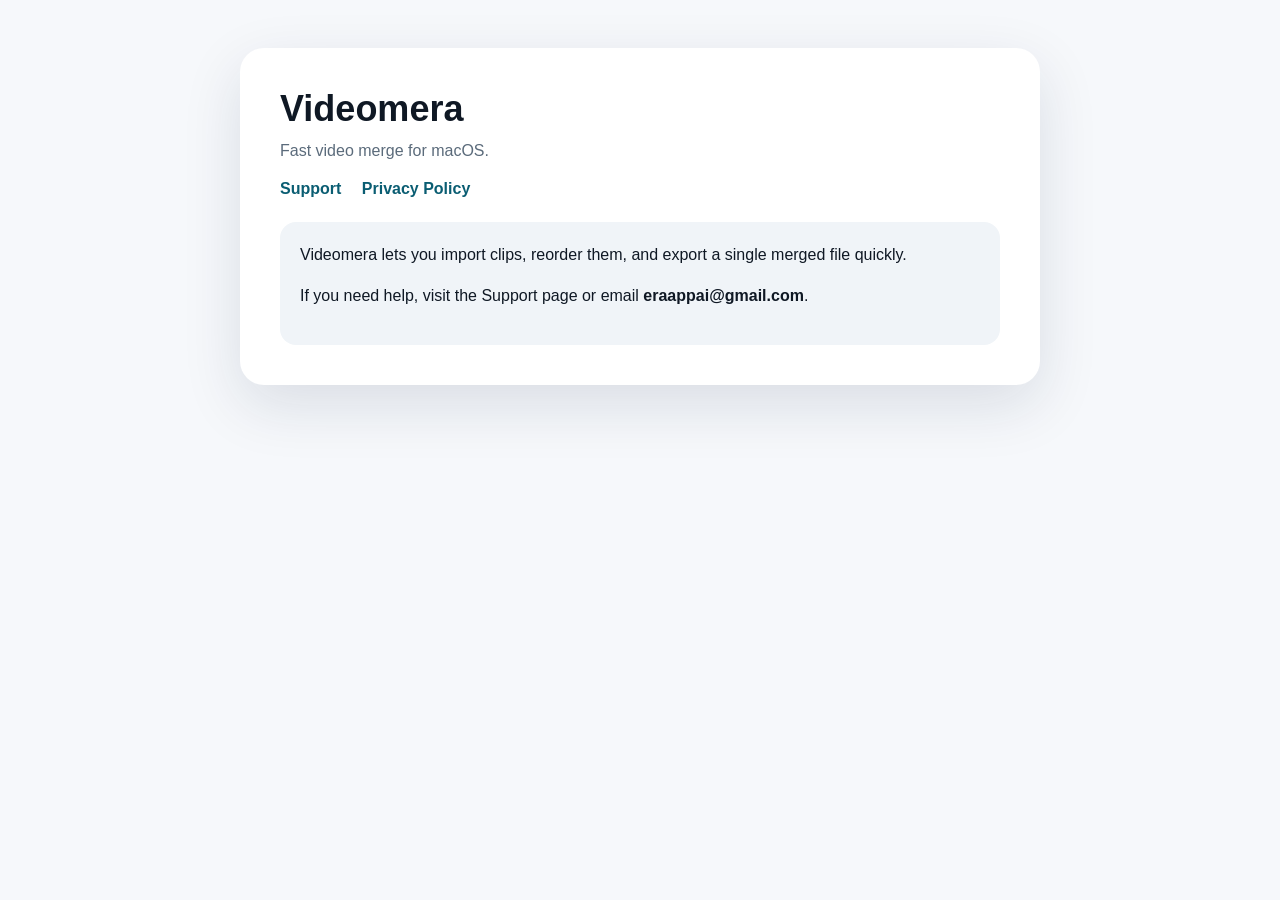
==== index.html @ 09f27288 "Add basic app site landing page" ====
<!doctype html>
<html lang="en">
  <head>
    <meta charset="utf-8" />
    <meta name="viewport" content="width=device-width, initial-scale=1" />
    <title>Videomera</title>
    <style>
      :root {
        color-scheme: light;
        font-family: -apple-system, BlinkMacSystemFont, "SF Pro Text", "SF Pro Display", "Helvetica Neue", sans-serif;
        background: #f6f8fb;
        color: #0f1824;
      }
      body {
        margin: 0;
        padding: 48px 24px;
        display: flex;
        justify-content: center;
      }
      main {
        max-width: 720px;
        width: 100%;
        background: white;
        border-radius: 24px;
        padding: 40px;
        box-shadow: 0 20px 60px rgba(17, 34, 68, 0.12);
      }
      h1 {
        margin: 0 0 8px 0;
        font-size: 36px;
      }
      p {
        line-height: 1.6;
        margin: 0 0 16px 0;
      }
      nav a {
        display: inline-block;
        margin-right: 16px;
        color: #0a5d72;
        text-decoration: none;
        font-weight: 600;
      }
      nav a:hover {
        text-decoration: underline;
      }
      .tagline {
        color: #5b6b7b;
      }
      .card {
        margin-top: 24px;
        padding: 20px;
        border-radius: 16px;
        background: #f0f4f8;
      }
    </style>
  </head>
  <body>
    <main>
      <h1>Videomera</h1>
      <p class="tagline">Fast video merge for macOS.</p>
      <nav>
        <a href="support.html">Support</a>
        <a href="privacy.html">Privacy Policy</a>
      </nav>
      <div class="card">
        <p>Videomera lets you import clips, reorder them, and export a single merged file quickly.</p>
        <p>If you need help, visit the Support page or email <strong>eraappai@gmail.com</strong>.</p>
      </div>
    </main>
  </body>
</html>
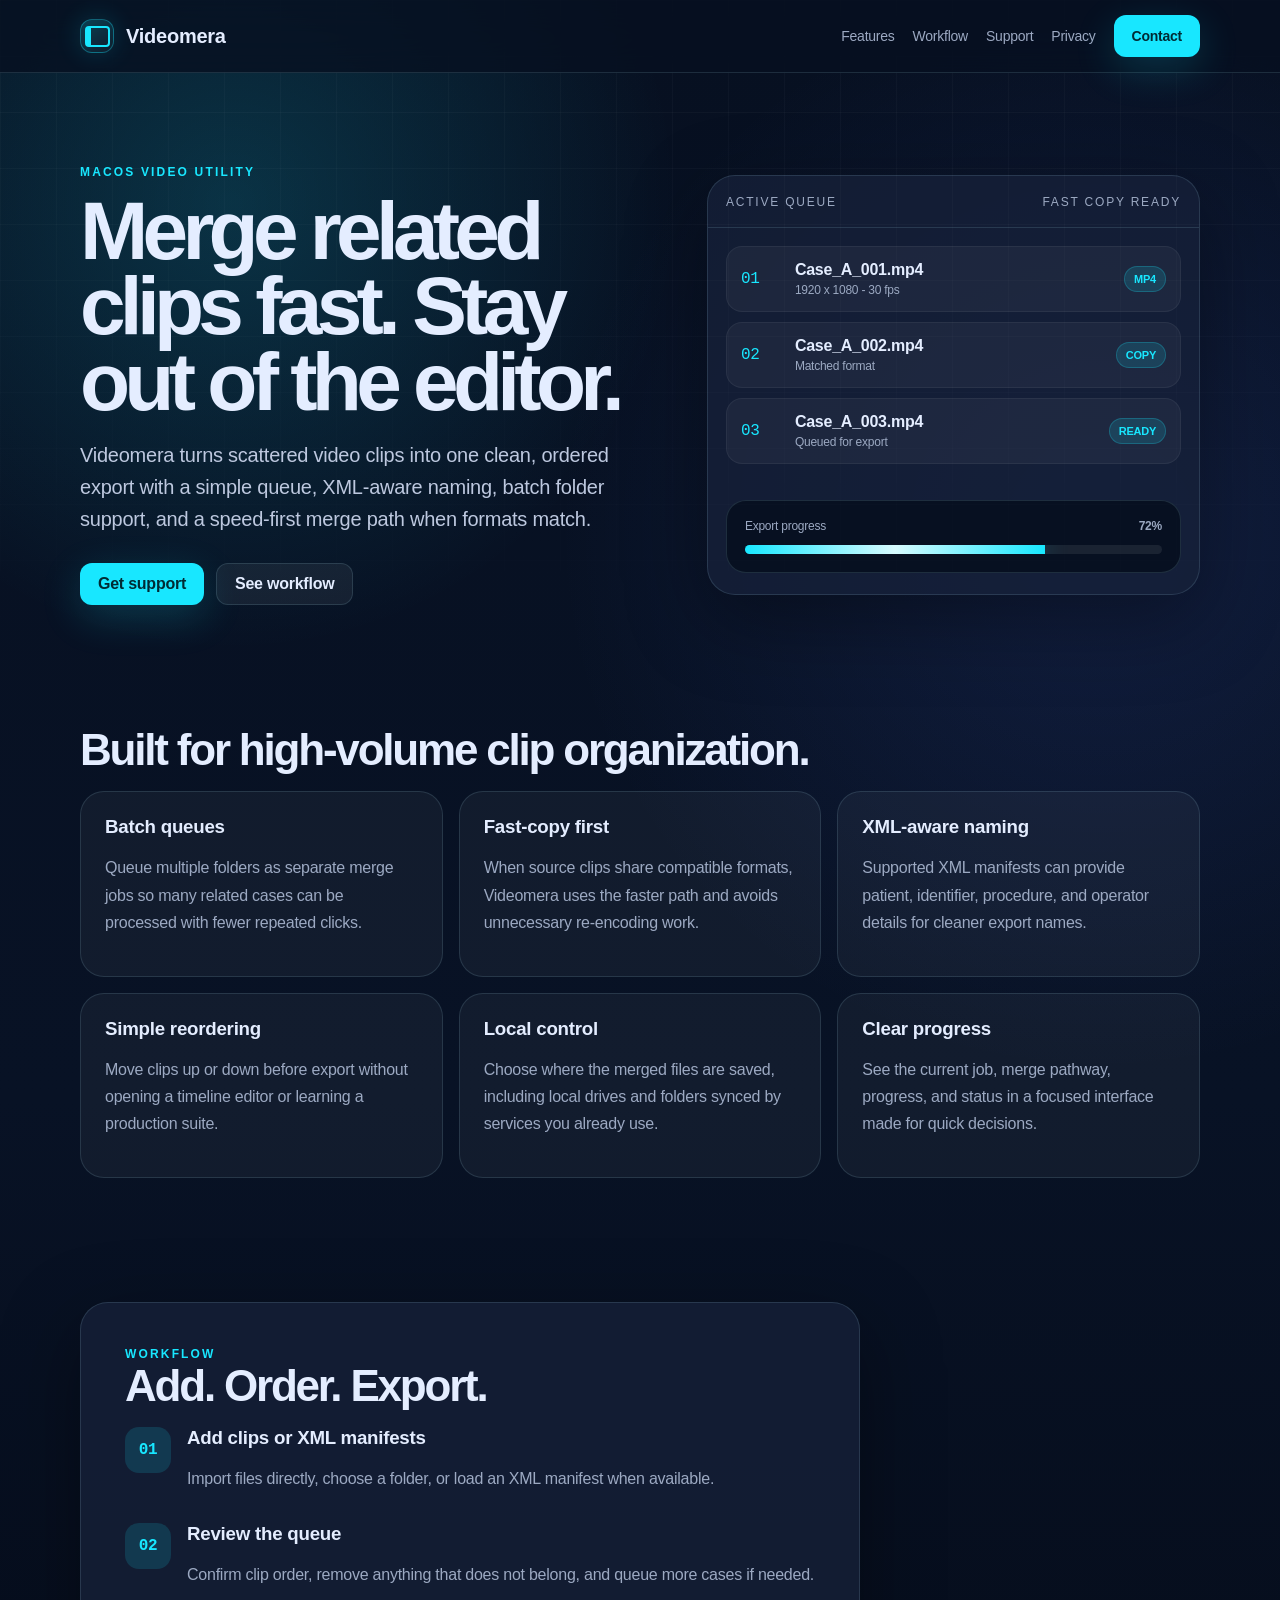
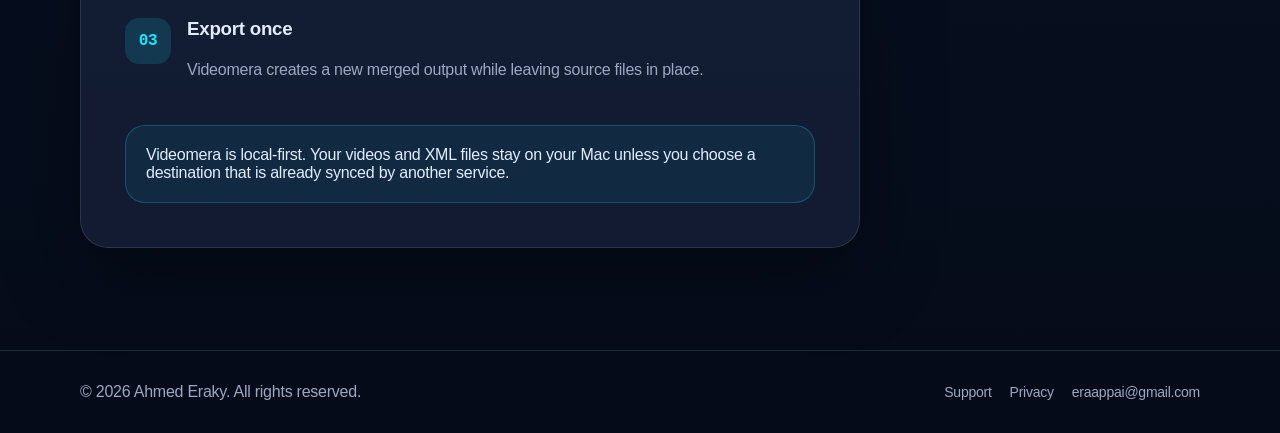
==== commit b0c41aba: "Update Videomera marketing page" ====
--- a/index.html
+++ b/index.html
@@ -1,71 +1,113 @@
 <!doctype html>
 <html lang="en">
-  <head>
-    <meta charset="utf-8" />
-    <meta name="viewport" content="width=device-width, initial-scale=1" />
-    <title>Videomera</title>
-    <style>
-      :root {
-        color-scheme: light;
-        font-family: -apple-system, BlinkMacSystemFont, "SF Pro Text", "SF Pro Display", "Helvetica Neue", sans-serif;
-        background: #f6f8fb;
-        color: #0f1824;
-      }
-      body {
-        margin: 0;
-        padding: 48px 24px;
-        display: flex;
-        justify-content: center;
-      }
-      main {
-        max-width: 720px;
-        width: 100%;
-        background: white;
-        border-radius: 24px;
-        padding: 40px;
-        box-shadow: 0 20px 60px rgba(17, 34, 68, 0.12);
-      }
-      h1 {
-        margin: 0 0 8px 0;
-        font-size: 36px;
-      }
-      p {
-        line-height: 1.6;
-        margin: 0 0 16px 0;
-      }
-      nav a {
-        display: inline-block;
-        margin-right: 16px;
-        color: #0a5d72;
-        text-decoration: none;
-        font-weight: 600;
-      }
-      nav a:hover {
-        text-decoration: underline;
-      }
-      .tagline {
-        color: #5b6b7b;
-      }
-      .card {
-        margin-top: 24px;
-        padding: 20px;
-        border-radius: 16px;
-        background: #f0f4f8;
-      }
-    </style>
-  </head>
-  <body>
-    <main>
-      <h1>Videomera</h1>
-      <p class="tagline">Fast video merge for macOS.</p>
-      <nav>
-        <a href="support.html">Support</a>
-        <a href="privacy.html">Privacy Policy</a>
+<head>
+  <meta charset="utf-8">
+  <meta name="viewport" content="width=device-width, initial-scale=1">
+  <title>Videomera - Fast batch video merging for macOS</title>
+  <meta name="description" content="Videomera is a fast macOS app for merging related video clips into clean ordered exports with XML metadata, batch queues, and simple local control.">
+  <link rel="stylesheet" href="./styles.css">
+</head>
+<body>
+  <header class="nav">
+    <div class="container nav-inner">
+      <a class="brand" href="./index.html" aria-label="Videomera home"><span class="mark" aria-hidden="true"></span><span>Videomera</span></a>
+      <nav class="nav-links" aria-label="Main navigation">
+        <a href="#features">Features</a>
+        <a href="#workflow">Workflow</a>
+        <a href="./support.html">Support</a>
+        <a href="./privacy.html">Privacy</a>
+        <a class="button" href="mailto:eraappai@gmail.com">Contact</a>
       </nav>
-      <div class="card">
-        <p>Videomera lets you import clips, reorder them, and export a single merged file quickly.</p>
-        <p>If you need help, visit the Support page or email <strong>eraappai@gmail.com</strong>.</p>
+    </div>
+  </header>
+
+  <main>
+    <section class="container hero">
+      <div>
+        <div class="eyebrow">macOS video utility</div>
+        <h1>Merge related clips fast. Stay out of the editor.</h1>
+        <p class="lede">Videomera turns scattered video clips into one clean, ordered export with a simple queue, XML-aware naming, batch folder support, and a speed-first merge path when formats match.</p>
+        <div class="hero-actions">
+          <a class="button" href="./support.html">Get support</a>
+          <a class="button secondary" href="#workflow">See workflow</a>
+        </div>
       </div>
-    </main>
-  </body>
+
+      <div class="panel mock-window" aria-label="Videomera interface preview">
+        <div class="mock-top"><span>Active queue</span><span>Fast copy ready</span></div>
+        <div class="queue">
+          <div class="queue-row">
+            <div class="queue-number">01</div>
+            <div><div class="queue-title">Case_A_001.mp4</div><div class="queue-sub">1920 x 1080 - 30 fps</div></div>
+            <div class="queue-pill">MP4</div>
+          </div>
+          <div class="queue-row">
+            <div class="queue-number">02</div>
+            <div><div class="queue-title">Case_A_002.mp4</div><div class="queue-sub">Matched format</div></div>
+            <div class="queue-pill">COPY</div>
+          </div>
+          <div class="queue-row">
+            <div class="queue-number">03</div>
+            <div><div class="queue-title">Case_A_003.mp4</div><div class="queue-sub">Queued for export</div></div>
+            <div class="queue-pill">READY</div>
+          </div>
+        </div>
+        <div class="progress-card">
+          <div class="progress-label"><span>Export progress</span><strong>72%</strong></div>
+          <div class="progress-track"><div class="progress-fill"></div></div>
+        </div>
+      </div>
+    </section>
+
+    <section id="features" class="container section">
+      <h2>Built for high-volume clip organization.</h2>
+      <div class="grid">
+        <article class="card">
+          <h3>Batch queues</h3>
+          <p>Queue multiple folders as separate merge jobs so many related cases can be processed with fewer repeated clicks.</p>
+        </article>
+        <article class="card">
+          <h3>Fast-copy first</h3>
+          <p>When source clips share compatible formats, Videomera uses the faster path and avoids unnecessary re-encoding work.</p>
+        </article>
+        <article class="card">
+          <h3>XML-aware naming</h3>
+          <p>Supported XML manifests can provide patient, identifier, procedure, and operator details for cleaner export names.</p>
+        </article>
+        <article class="card">
+          <h3>Simple reordering</h3>
+          <p>Move clips up or down before export without opening a timeline editor or learning a production suite.</p>
+        </article>
+        <article class="card">
+          <h3>Local control</h3>
+          <p>Choose where the merged files are saved, including local drives and folders synced by services you already use.</p>
+        </article>
+        <article class="card">
+          <h3>Clear progress</h3>
+          <p>See the current job, merge pathway, progress, and status in a focused interface made for quick decisions.</p>
+        </article>
+      </div>
+    </section>
+
+    <section id="workflow" class="container section">
+      <div class="panel copy">
+        <div class="eyebrow">Workflow</div>
+        <h2>Add. Order. Export.</h2>
+        <div class="steps">
+          <div class="step"><div><h3>Add clips or XML manifests</h3><p>Import files directly, choose a folder, or load an XML manifest when available.</p></div></div>
+          <div class="step"><div><h3>Review the queue</h3><p>Confirm clip order, remove anything that does not belong, and queue more cases if needed.</p></div></div>
+          <div class="step"><div><h3>Export once</h3><p>Videomera creates a new merged output while leaving source files in place.</p></div></div>
+        </div>
+        <div class="callout">Videomera is local-first. Your videos and XML files stay on your Mac unless you choose a destination that is already synced by another service.</div>
+      </div>
+    </section>
+  </main>
+
+  <footer class="footer">
+    <div class="container footer-inner">
+      <div>&copy; 2026 Ahmed Eraky. All rights reserved.</div>
+      <div class="nav-links"><a href="./support.html">Support</a><a href="./privacy.html">Privacy</a><a href="mailto:eraappai@gmail.com">eraappai@gmail.com</a></div>
+    </div>
+  </footer>
+</body>
 </html>
--- a/styles.css
+++ b/styles.css
@@ -0,0 +1,345 @@
+/* Videomera public site */
+:root {
+  color-scheme: dark;
+  --bg: #071021;
+  --bg-soft: #0d1830;
+  --panel: rgba(22, 33, 57, 0.78);
+  --panel-strong: #151f36;
+  --line: rgba(167, 228, 238, 0.14);
+  --text: #e4edff;
+  --muted: #9ca9c2;
+  --cyan: #18e7ff;
+  --cyan-soft: rgba(24, 231, 255, 0.14);
+  --danger: #ffb4ab;
+  --shadow: 0 24px 80px rgba(0, 0, 0, 0.36);
+}
+
+* { box-sizing: border-box; }
+
+html { scroll-behavior: smooth; }
+
+body {
+  margin: 0;
+  min-height: 100vh;
+  background:
+    radial-gradient(circle at 18% 10%, rgba(24, 231, 255, 0.16), transparent 28rem),
+    radial-gradient(circle at 86% 26%, rgba(83, 118, 255, 0.13), transparent 34rem),
+    linear-gradient(180deg, #071021 0%, #081225 54%, #050b18 100%);
+  color: var(--text);
+  font-family: ui-sans-serif, -apple-system, BlinkMacSystemFont, "Segoe UI", sans-serif;
+  letter-spacing: -0.015em;
+}
+
+body::before {
+  content: "";
+  position: fixed;
+  inset: 0;
+  pointer-events: none;
+  background-image:
+    linear-gradient(rgba(255,255,255,0.035) 1px, transparent 1px),
+    linear-gradient(90deg, rgba(255,255,255,0.03) 1px, transparent 1px);
+  background-size: 56px 56px;
+  mask-image: linear-gradient(to bottom, black, transparent 78%);
+}
+
+a { color: inherit; }
+
+.container {
+  width: min(1120px, calc(100% - 40px));
+  margin: 0 auto;
+}
+
+.nav {
+  position: sticky;
+  top: 0;
+  z-index: 5;
+  backdrop-filter: blur(20px);
+  background: rgba(7, 16, 33, 0.78);
+  border-bottom: 1px solid var(--line);
+}
+
+.nav-inner {
+  min-height: 72px;
+  display: flex;
+  align-items: center;
+  justify-content: space-between;
+  gap: 20px;
+}
+
+.brand {
+  display: inline-flex;
+  align-items: center;
+  gap: 12px;
+  text-decoration: none;
+  font-weight: 800;
+  font-size: 20px;
+}
+
+.mark {
+  width: 34px;
+  height: 34px;
+  display: grid;
+  place-items: center;
+  border-radius: 12px;
+  background: linear-gradient(145deg, rgba(24,231,255,0.22), rgba(255,255,255,0.04));
+  border: 1px solid rgba(24,231,255,0.32);
+  box-shadow: 0 0 26px rgba(24,231,255,0.16);
+}
+
+.mark::before {
+  content: "";
+  width: 17px;
+  height: 17px;
+  border: 2px solid var(--cyan);
+  border-left-width: 6px;
+  border-radius: 4px;
+}
+
+.nav-links {
+  display: flex;
+  align-items: center;
+  gap: 18px;
+  color: var(--muted);
+  font-size: 14px;
+}
+
+.nav-links a { text-decoration: none; }
+.nav-links a:hover { color: var(--cyan); }
+
+.button {
+  display: inline-flex;
+  align-items: center;
+  justify-content: center;
+  gap: 8px;
+  min-height: 42px;
+  padding: 0 18px;
+  border-radius: 12px;
+  background: var(--cyan);
+  color: #002b34;
+  font-weight: 800;
+  text-decoration: none;
+  box-shadow: 0 12px 40px rgba(24,231,255,0.18);
+}
+
+.button.secondary {
+  background: rgba(255,255,255,0.06);
+  color: var(--text);
+  border: 1px solid var(--line);
+  box-shadow: none;
+}
+
+.hero {
+  padding: 92px 0 58px;
+  display: grid;
+  grid-template-columns: 1.08fr 0.92fr;
+  align-items: center;
+  gap: 48px;
+}
+
+.eyebrow {
+  color: var(--cyan);
+  text-transform: uppercase;
+  letter-spacing: 0.18em;
+  font-weight: 800;
+  font-size: 12px;
+}
+
+h1 {
+  margin: 14px 0 18px;
+  font-size: clamp(44px, 7vw, 82px);
+  line-height: 0.92;
+  letter-spacing: -0.07em;
+}
+
+h2 {
+  margin: 0 0 16px;
+  font-size: clamp(28px, 4vw, 44px);
+  letter-spacing: -0.05em;
+}
+
+h3 { margin: 0 0 10px; }
+
+.lede {
+  color: #bdc8df;
+  font-size: 20px;
+  line-height: 1.6;
+  max-width: 680px;
+}
+
+.hero-actions {
+  display: flex;
+  flex-wrap: wrap;
+  gap: 12px;
+  margin-top: 28px;
+}
+
+.panel {
+  border: 1px solid var(--line);
+  background: var(--panel);
+  border-radius: 28px;
+  box-shadow: var(--shadow);
+}
+
+.mock-window {
+  overflow: hidden;
+  min-height: 420px;
+}
+
+.mock-top {
+  height: 52px;
+  display: flex;
+  align-items: center;
+  justify-content: space-between;
+  padding: 0 18px;
+  border-bottom: 1px solid var(--line);
+  color: var(--muted);
+  font-size: 12px;
+  text-transform: uppercase;
+  letter-spacing: 0.15em;
+}
+
+.queue {
+  padding: 18px;
+  display: grid;
+  gap: 10px;
+}
+
+.queue-row {
+  display: grid;
+  grid-template-columns: 40px 1fr auto;
+  align-items: center;
+  gap: 14px;
+  padding: 14px;
+  border-radius: 16px;
+  background: rgba(255,255,255,0.045);
+  border: 1px solid rgba(255,255,255,0.055);
+}
+
+.queue-number {
+  color: var(--cyan);
+  font-family: ui-monospace, SFMono-Regular, Menlo, monospace;
+}
+
+.queue-title { font-weight: 750; }
+.queue-sub { color: var(--muted); font-size: 12px; margin-top: 4px; }
+.queue-pill {
+  color: var(--cyan);
+  background: var(--cyan-soft);
+  border: 1px solid rgba(24,231,255,0.22);
+  padding: 6px 9px;
+  border-radius: 999px;
+  font-size: 11px;
+  font-weight: 800;
+}
+
+.progress-card {
+  margin: 18px;
+  padding: 18px;
+  border-radius: 20px;
+  background: #071021;
+  border: 1px solid var(--line);
+}
+
+.progress-label {
+  display: flex;
+  justify-content: space-between;
+  color: var(--muted);
+  font-size: 12px;
+  margin-bottom: 12px;
+}
+
+.progress-track {
+  height: 9px;
+  border-radius: 999px;
+  background: rgba(255,255,255,0.08);
+  overflow: hidden;
+}
+
+.progress-fill {
+  height: 100%;
+  width: 72%;
+  background: linear-gradient(90deg, var(--cyan), #d7fbff, var(--cyan));
+  box-shadow: 0 0 24px rgba(24,231,255,0.38);
+}
+
+.section { padding: 62px 0; }
+
+.grid {
+  display: grid;
+  grid-template-columns: repeat(3, 1fr);
+  gap: 16px;
+}
+
+.card {
+  padding: 24px;
+  border-radius: 24px;
+  background: rgba(255,255,255,0.045);
+  border: 1px solid var(--line);
+}
+
+.card p, .copy p, li {
+  color: var(--muted);
+  line-height: 1.7;
+}
+
+.copy {
+  max-width: 780px;
+  padding: 44px;
+}
+
+.steps {
+  counter-reset: step;
+  display: grid;
+  gap: 14px;
+}
+
+.step {
+  counter-increment: step;
+  display: grid;
+  grid-template-columns: 46px 1fr;
+  gap: 16px;
+  align-items: start;
+}
+
+.step::before {
+  content: counter(step, decimal-leading-zero);
+  width: 46px;
+  height: 46px;
+  display: grid;
+  place-items: center;
+  border-radius: 14px;
+  background: var(--cyan-soft);
+  color: var(--cyan);
+  font-family: ui-monospace, SFMono-Regular, Menlo, monospace;
+  font-weight: 800;
+}
+
+.callout {
+  margin-top: 26px;
+  padding: 20px;
+  border-radius: 20px;
+  border: 1px solid rgba(24,231,255,0.22);
+  background: rgba(24,231,255,0.08);
+}
+
+.footer {
+  border-top: 1px solid var(--line);
+  color: var(--muted);
+  padding: 32px 0;
+  margin-top: 40px;
+}
+
+.footer-inner {
+  display: flex;
+  justify-content: space-between;
+  gap: 18px;
+  flex-wrap: wrap;
+}
+
+@media (max-width: 880px) {
+  .hero { grid-template-columns: 1fr; padding-top: 58px; }
+  .grid { grid-template-columns: 1fr; }
+  .nav-inner { align-items: flex-start; flex-direction: column; padding: 18px 0; }
+  .nav-links { flex-wrap: wrap; }
+  .copy { padding: 26px; }
+}
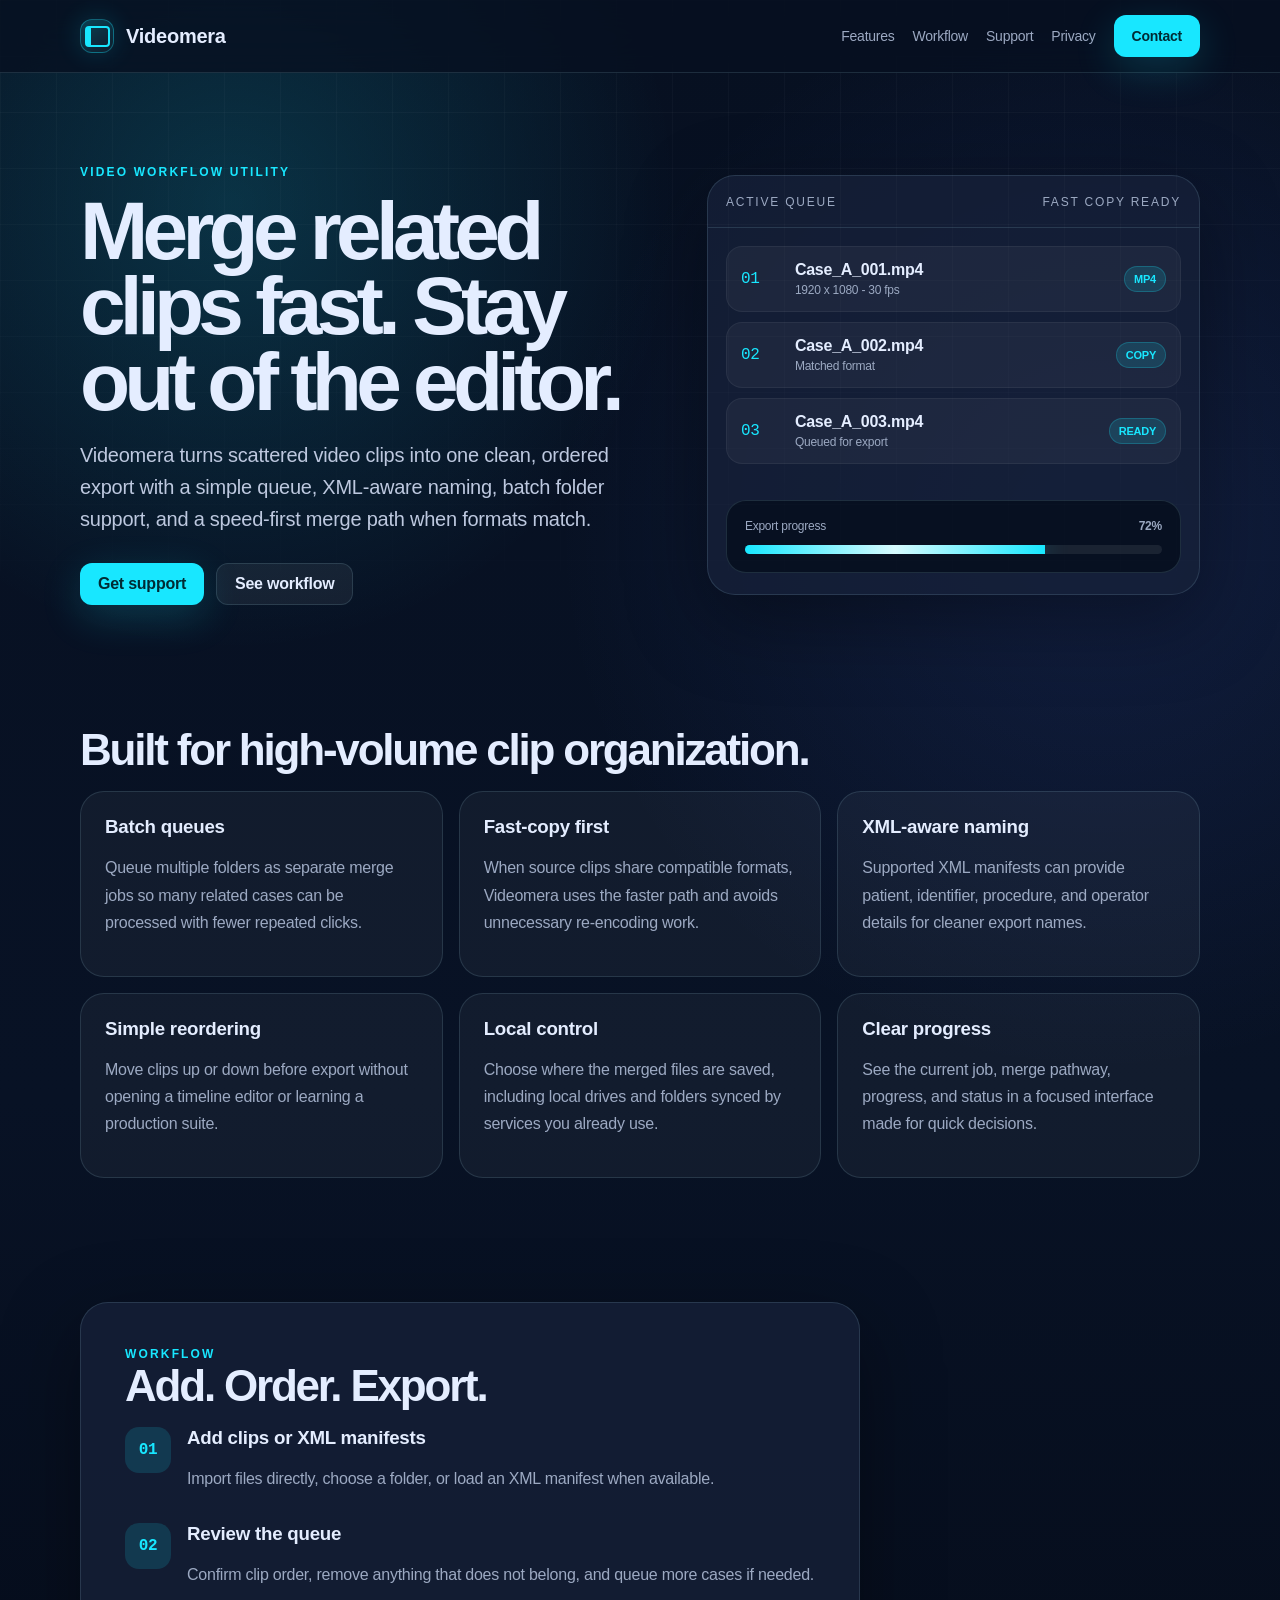
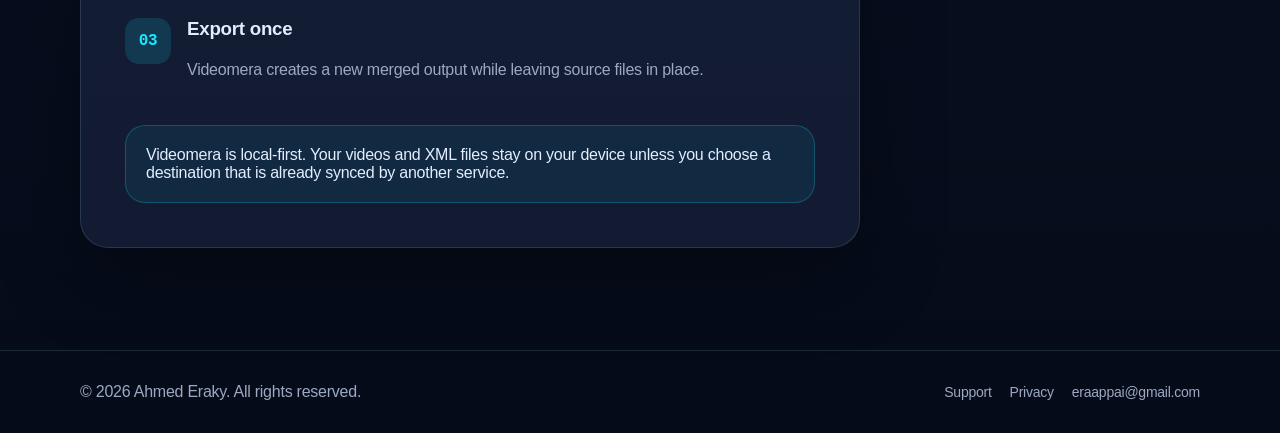
==== commit f8bc972d: "Remove trademark-sensitive marketing wording" ====
--- a/index.html
+++ b/index.html
@@ -3,8 +3,8 @@
 <head>
   <meta charset="utf-8">
   <meta name="viewport" content="width=device-width, initial-scale=1">
-  <title>Videomera - Fast batch video merging for macOS</title>
-  <meta name="description" content="Videomera is a fast macOS app for merging related video clips into clean ordered exports with XML metadata, batch queues, and simple local control.">
+  <title>Videomera - Fast batch video merging</title>
+  <meta name="description" content="Videomera is a focused video workflow utility for merging related clips into clean ordered exports with XML metadata, batch queues, and simple local control.">
   <link rel="stylesheet" href="./styles.css">
 </head>
 <body>
@@ -24,7 +24,7 @@
   <main>
     <section class="container hero">
       <div>
-        <div class="eyebrow">macOS video utility</div>
+        <div class="eyebrow">video workflow utility</div>
         <h1>Merge related clips fast. Stay out of the editor.</h1>
         <p class="lede">Videomera turns scattered video clips into one clean, ordered export with a simple queue, XML-aware naming, batch folder support, and a speed-first merge path when formats match.</p>
         <div class="hero-actions">
@@ -98,7 +98,7 @@
           <div class="step"><div><h3>Review the queue</h3><p>Confirm clip order, remove anything that does not belong, and queue more cases if needed.</p></div></div>
           <div class="step"><div><h3>Export once</h3><p>Videomera creates a new merged output while leaving source files in place.</p></div></div>
         </div>
-        <div class="callout">Videomera is local-first. Your videos and XML files stay on your Mac unless you choose a destination that is already synced by another service.</div>
+        <div class="callout">Videomera is local-first. Your videos and XML files stay on your device unless you choose a destination that is already synced by another service.</div>
       </div>
     </section>
   </main>
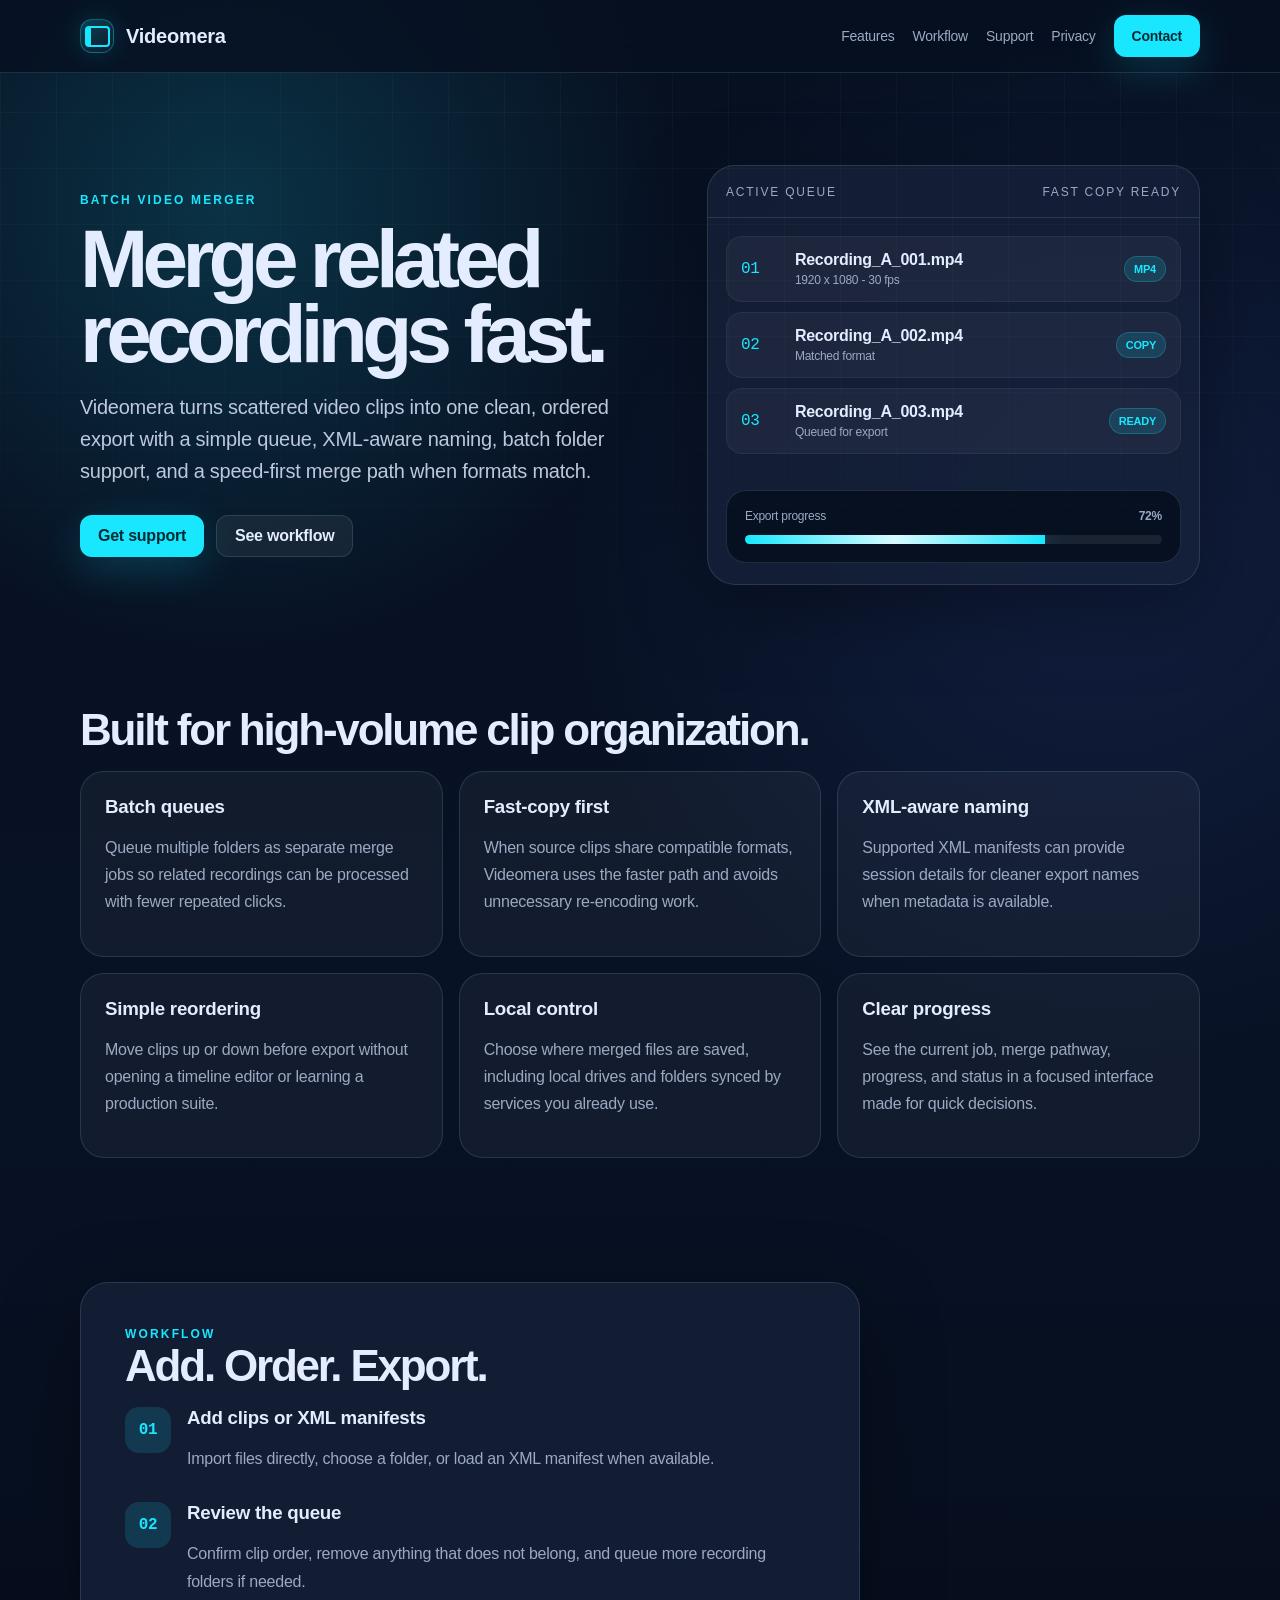
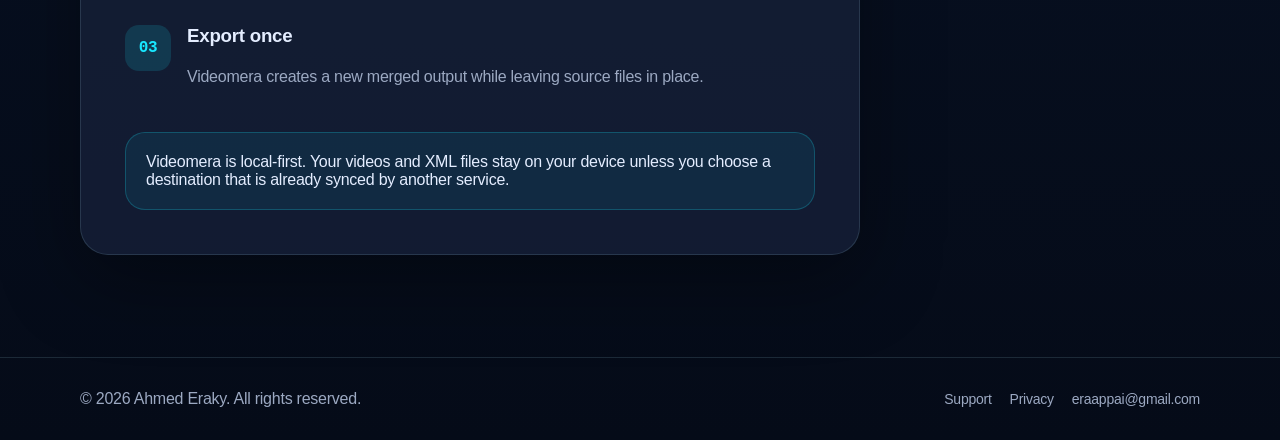
==== commit 21ee5d4d: "Align Videomera Pages with App Review guidance" ====
--- a/index.html
+++ b/index.html
@@ -3,7 +3,7 @@
 <head>
   <meta charset="utf-8">
   <meta name="viewport" content="width=device-width, initial-scale=1">
-  <title>Videomera - Fast batch video merging</title>
+  <title>Videomera - Batch Video Merger</title>
   <meta name="description" content="Videomera is a focused video workflow utility for merging related clips into clean ordered exports with XML metadata, batch queues, and simple local control.">
   <link rel="stylesheet" href="./styles.css">
 </head>
@@ -24,8 +24,8 @@
   <main>
     <section class="container hero">
       <div>
-        <div class="eyebrow">video workflow utility</div>
-        <h1>Merge related clips fast. Stay out of the editor.</h1>
+        <div class="eyebrow">batch video merger</div>
+        <h1>Merge related recordings fast.</h1>
         <p class="lede">Videomera turns scattered video clips into one clean, ordered export with a simple queue, XML-aware naming, batch folder support, and a speed-first merge path when formats match.</p>
         <div class="hero-actions">
           <a class="button" href="./support.html">Get support</a>
@@ -38,17 +38,17 @@
         <div class="queue">
           <div class="queue-row">
             <div class="queue-number">01</div>
-            <div><div class="queue-title">Case_A_001.mp4</div><div class="queue-sub">1920 x 1080 - 30 fps</div></div>
+            <div><div class="queue-title">Recording_A_001.mp4</div><div class="queue-sub">1920 x 1080 - 30 fps</div></div>
             <div class="queue-pill">MP4</div>
           </div>
           <div class="queue-row">
             <div class="queue-number">02</div>
-            <div><div class="queue-title">Case_A_002.mp4</div><div class="queue-sub">Matched format</div></div>
+            <div><div class="queue-title">Recording_A_002.mp4</div><div class="queue-sub">Matched format</div></div>
             <div class="queue-pill">COPY</div>
           </div>
           <div class="queue-row">
             <div class="queue-number">03</div>
-            <div><div class="queue-title">Case_A_003.mp4</div><div class="queue-sub">Queued for export</div></div>
+            <div><div class="queue-title">Recording_A_003.mp4</div><div class="queue-sub">Queued for export</div></div>
             <div class="queue-pill">READY</div>
           </div>
         </div>
@@ -64,7 +64,7 @@
       <div class="grid">
         <article class="card">
           <h3>Batch queues</h3>
-          <p>Queue multiple folders as separate merge jobs so many related cases can be processed with fewer repeated clicks.</p>
+          <p>Queue multiple folders as separate merge jobs so related recordings can be processed with fewer repeated clicks.</p>
         </article>
         <article class="card">
           <h3>Fast-copy first</h3>
@@ -72,7 +72,7 @@
         </article>
         <article class="card">
           <h3>XML-aware naming</h3>
-          <p>Supported XML manifests can provide patient, identifier, procedure, and operator details for cleaner export names.</p>
+          <p>Supported XML manifests can provide session details for cleaner export names when metadata is available.</p>
         </article>
         <article class="card">
           <h3>Simple reordering</h3>
@@ -80,7 +80,7 @@
         </article>
         <article class="card">
           <h3>Local control</h3>
-          <p>Choose where the merged files are saved, including local drives and folders synced by services you already use.</p>
+          <p>Choose where merged files are saved, including local drives and folders synced by services you already use.</p>
         </article>
         <article class="card">
           <h3>Clear progress</h3>
@@ -95,7 +95,7 @@
         <h2>Add. Order. Export.</h2>
         <div class="steps">
           <div class="step"><div><h3>Add clips or XML manifests</h3><p>Import files directly, choose a folder, or load an XML manifest when available.</p></div></div>
-          <div class="step"><div><h3>Review the queue</h3><p>Confirm clip order, remove anything that does not belong, and queue more cases if needed.</p></div></div>
+          <div class="step"><div><h3>Review the queue</h3><p>Confirm clip order, remove anything that does not belong, and queue more recording folders if needed.</p></div></div>
           <div class="step"><div><h3>Export once</h3><p>Videomera creates a new merged output while leaving source files in place.</p></div></div>
         </div>
         <div class="callout">Videomera is local-first. Your videos and XML files stay on your device unless you choose a destination that is already synced by another service.</div>
